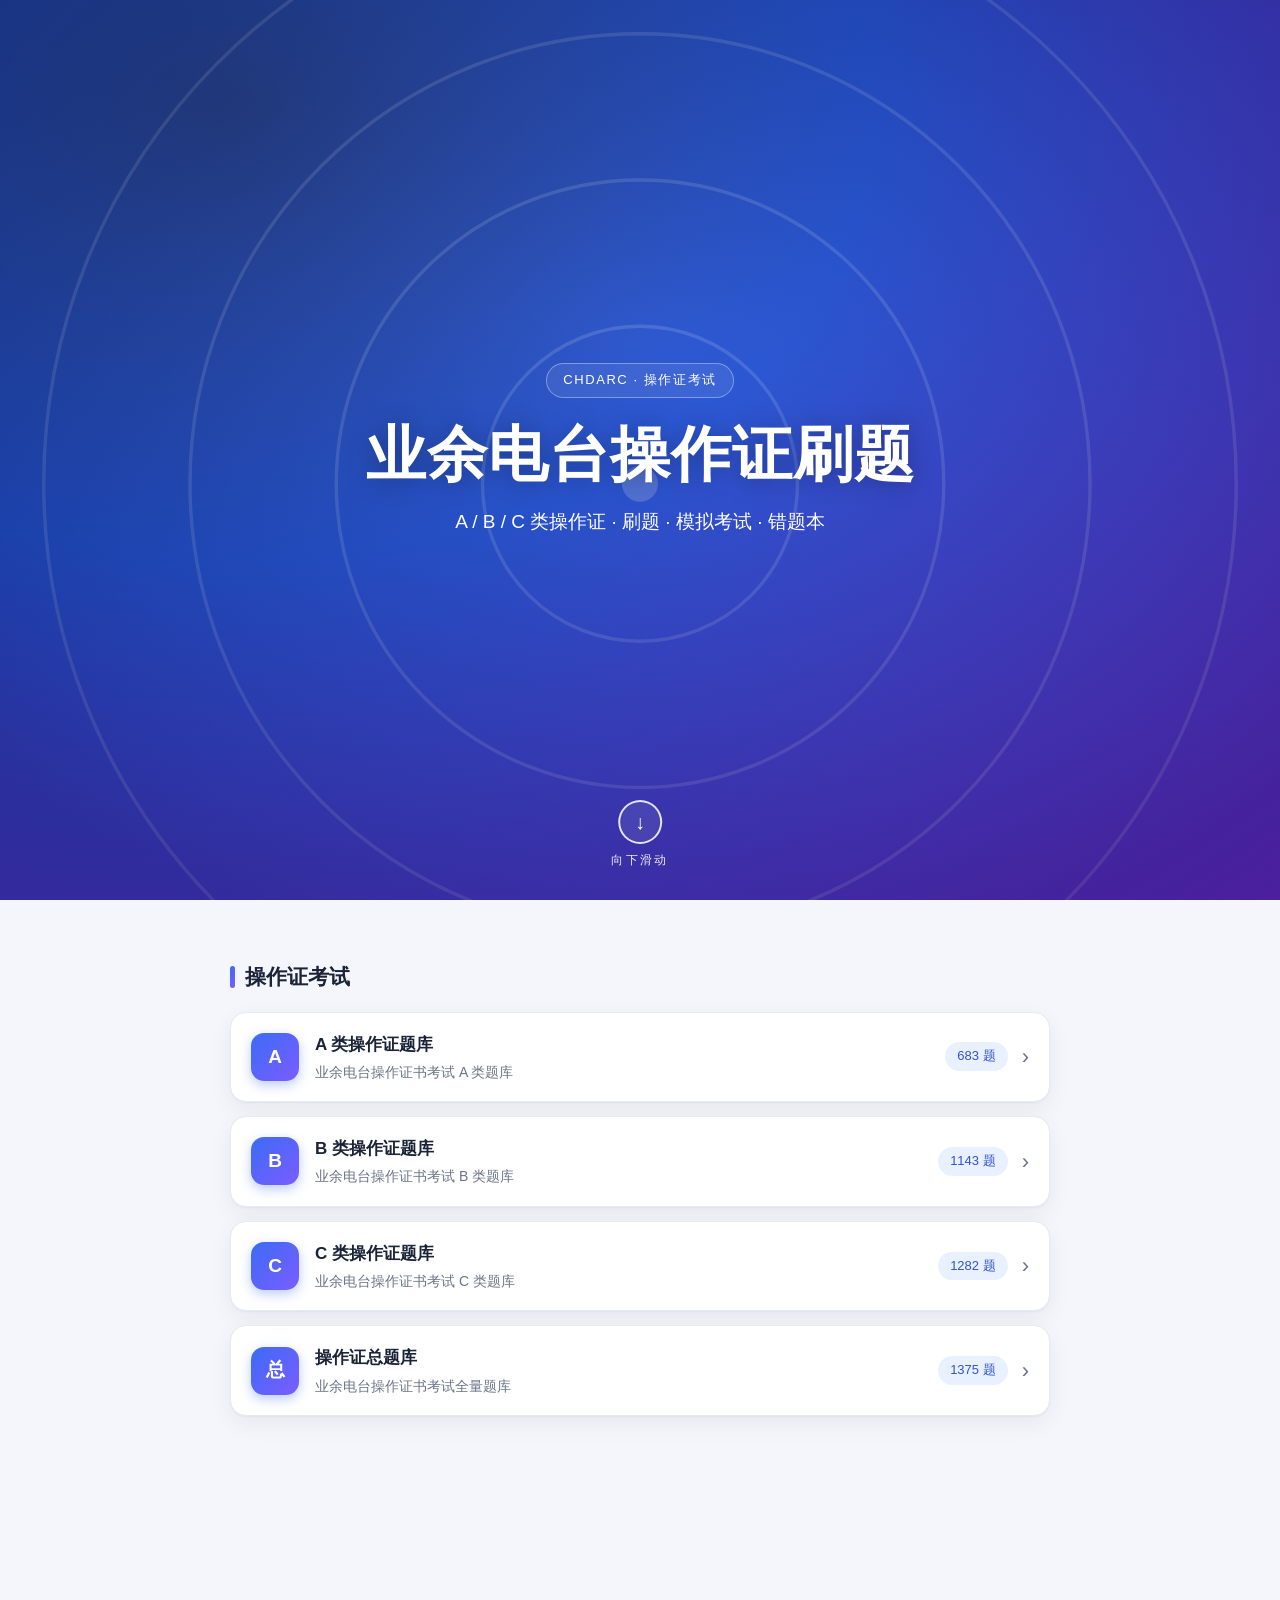
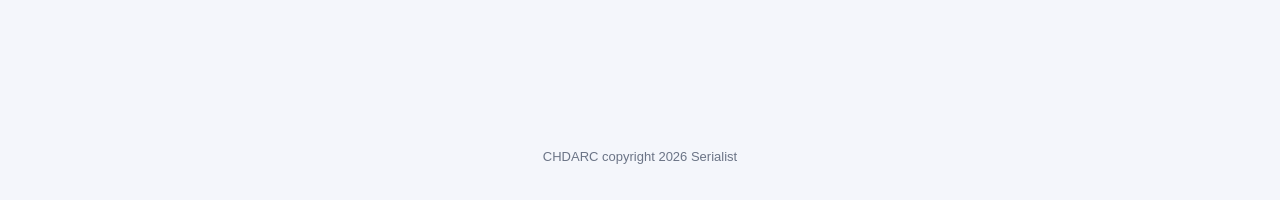
==== index.html @ c278a3d9 "initial commit" ====
<!DOCTYPE html>
<html lang="zh-CN">
<head>
	<meta charset="UTF-8">
	<meta name="viewport" content="width=device-width, initial-scale=1.0">
	<title>刷题测试网站</title>
	<link rel="icon" type="image/svg+xml" href="assets/favicon.svg">
	<link rel="icon" type="image/x-icon" href="favicon.ico">
	<link rel="stylesheet" href="assets/style/base.css">
	<link rel="stylesheet" href="assets/style/components.css">
	<link rel="stylesheet" href="assets/style/pages.css">
</head>

<body data-page="home">
	<section class="cover" id="cover">
		<div class="cover__bg" id="coverBg"></div>
		<div class="cover__overlay"></div>
		<div class="cover__inner">
			<span class="cover__badge" id="coverBadge"></span>
			<h1 class="cover__title" id="coverTitle"></h1>
			<p class="cover__subtitle" id="coverSubtitle"></p>
		</div>
		<button class="cover__scroll" id="coverArrow" aria-label="下滑查看目录">
			<span class="cover__arrow">&#8595;</span>
			<span class="cover__hint">向下滑动</span>
		</button>
	</section>

	<main class="catalog-section" id="catalogSection">
		<div class="catalog" id="catalog"></div>
		<footer class="site-footer">CHDARC copyright 2026 Serialist</footer>
	</main>

	<script src="assets/script/config.js"></script>
	<script src="assets/script/store.js"></script>
	<script src="assets/script/data.js"></script>
	<script src="assets/script/records.js"></script>
	<script src="assets/script/session.js"></script>
	<script src="assets/script/ui/common.js"></script>
	<script src="assets/script/ui/home.js"></script>
</body>

</html>
---- assets/style/base.css ----
/* ============================================================
   base.css —— 设计变量、重置与通用基础样式
   ============================================================ */

:root {
  --bg: #f4f6fb;
  --surface: #ffffff;
  --surface-2: #f7f9fd;
  --text: #1b2437;
  --text-muted: #6b7486;
  --border: #e6eaf3;

  --primary: #3b6cf6;
  --primary-strong: #2f55d0;
  --primary-soft: #e9f0ff;
  --accent: #7c5cff;

  --success: #16a34a;
  --success-soft: #e7f6ec;
  --danger: #e11d48;
  --danger-soft: #fdeef1;
  --warn: #f59e0b;

  --grad: linear-gradient(135deg, #3b6cf6 0%, #7c5cff 100%);

  --radius: 16px;
  --radius-sm: 10px;
  --shadow-sm: 0 1px 2px rgba(16, 24, 40, .05);
  --shadow: 0 1px 2px rgba(16, 24, 40, .04), 0 8px 24px rgba(16, 24, 40, .06);
  --shadow-lg: 0 16px 44px rgba(16, 24, 40, .14);

  --font: -apple-system, BlinkMacSystemFont, "Segoe UI", "PingFang SC",
          "Hiragino Sans GB", "Microsoft YaHei", "Helvetica Neue", Arial, sans-serif;
}

*, *::before, *::after { box-sizing: border-box; }

html {
  /* 门户页两屏之间的“吸附”滚动（其它页面无 snap 元素，不受影响） */
  scroll-snap-type: y mandatory;
}

html, body { margin: 0; padding: 0; }

body {
  font-family: var(--font);
  color: var(--text);
  background: var(--bg);
  line-height: 1.6;
  -webkit-font-smoothing: antialiased;
  text-rendering: optimizeLegibility;
}

img, video { max-width: 100%; display: block; }

button { font-family: inherit; cursor: pointer; }
input, textarea { font-family: inherit; color: inherit; }

a { color: inherit; text-decoration: none; }

ul { list-style: none; margin: 0; padding: 0; }

h1, h2, h3, p { margin: 0; }

/* 通用容器 */
.container {
  max-width: 860px;
  margin: 0 auto;
  padding: 0 20px;
}

/* 卡片 */
.card {
  background: var(--surface);
  border: 1px solid var(--border);
  border-radius: var(--radius);
  box-shadow: var(--shadow);
  padding: 22px 24px;
}

/* 空状态 */
.empty {
  padding: 40px 20px;
  text-align: center;
  color: var(--text-muted);
}

.site-footer {
  text-align: center;
  color: var(--text-muted);
  font-size: 13px;
  padding: 32px 20px;
}
---- assets/style/components.css ----
/* ============================================================
   components.css —— 跨页面复用组件
   顶栏、按钮、chip、tabs、选项、反馈、媒体、提示、弹窗等
   ============================================================ */

/* ---------- 顶栏 ---------- */
.topbar {
  position: sticky;
  top: 0;
  z-index: 50;
  display: flex;
  align-items: center;
  gap: 12px;
  height: 56px;
  padding: 0 16px;
  background: rgba(255, 255, 255, .86);
  backdrop-filter: saturate(180%) blur(12px);
  -webkit-backdrop-filter: saturate(180%) blur(12px);
  border-bottom: 1px solid var(--border);
}
.topbar__btn {
  border: none;
  background: transparent;
  color: var(--primary);
  font-size: 15px;
  padding: 6px 10px;
  border-radius: 8px;
  white-space: nowrap;
}
.topbar__btn:hover { background: var(--primary-soft); }
.topbar__title {
  flex: 1;
  font-weight: 600;
  font-size: 16px;
  text-align: center;
  overflow: hidden;
  text-overflow: ellipsis;
  white-space: nowrap;
}
.topbar__right {
  display: flex;
  align-items: center;
  gap: 10px;
  min-width: 72px;
  justify-content: flex-end;
}
.topbar__hint { color: var(--text-muted); font-size: 14px; font-variant-numeric: tabular-nums; }

/* 倒计时 */
.timer {
  font-size: 16px;
  font-weight: 700;
  font-variant-numeric: tabular-nums;
  color: var(--text);
}
.timer--warn { color: var(--danger); }

/* ---------- 按钮 ---------- */
.btn {
  display: inline-flex;
  align-items: center;
  justify-content: center;
  gap: 6px;
  padding: 10px 18px;
  border-radius: var(--radius-sm);
  border: 1px solid transparent;
  font-size: 15px;
  font-weight: 500;
  transition: background .15s, border-color .15s, box-shadow .15s, transform .05s;
}
.btn:active { transform: translateY(1px); }
.btn:disabled { opacity: .45; cursor: not-allowed; }
.btn--primary { background: var(--primary); color: #fff; }
.btn--primary:hover:not(:disabled) { background: var(--primary-strong); }
.btn--ghost { background: var(--surface); border-color: var(--border); color: var(--text); }
.btn--ghost:hover:not(:disabled) { border-color: var(--primary); color: var(--primary); }
.btn--success { background: var(--success); color: #fff; }
.btn--success:hover { filter: brightness(.95); }
.btn--danger-ghost { background: var(--surface); border-color: var(--danger); color: var(--danger); }
.btn--danger-ghost:hover { background: var(--danger-soft); }
.btn--sm { padding: 6px 12px; font-size: 13px; }

/* ---------- 题型 chip ---------- */
.q-chip {
  display: inline-block;
  padding: 3px 10px;
  border-radius: 999px;
  font-size: 12px;
  font-weight: 600;
  margin-bottom: 12px;
}
.chip--single { background: var(--primary-soft); color: var(--primary-strong); }
.chip--multiple { background: #fdf3e2; color: #b45309; }
.chip--subjective { background: #f0ebfd; color: #6d28d9; }

/* ---------- 选项 ---------- */
.q-options { display: flex; flex-direction: column; gap: 12px; margin-top: 20px; }

.opt {
  display: flex;
  align-items: center;
  gap: 14px;
  width: 100%;
  text-align: left;
  padding: 14px 16px;
  background: var(--surface);
  border: 1.5px solid var(--border);
  border-radius: var(--radius-sm);
  font-size: 15px;
  transition: border-color .15s, background .15s, box-shadow .15s;
}
.opt:hover:not(.is-locked) { border-color: var(--primary); box-shadow: 0 0 0 3px var(--primary-soft); }

.opt__key {
  flex: none;
  display: inline-flex;
  align-items: center;
  justify-content: center;
  width: 30px;
  height: 30px;
  font-size: 14px;
  font-weight: 700;
  color: var(--text-muted);
  border: 1.5px solid var(--border);
  background: var(--surface-2);
  transition: background .15s, color .15s, border-color .15s;
}
.opt__key--circle { border-radius: 50%; }
.opt__key--square { border-radius: 7px; }
.opt__text { flex: 1; }

.opt.is-selected { border-color: var(--primary); background: var(--primary-soft); }
.opt.is-selected .opt__key { background: var(--primary); border-color: var(--primary); color: #fff; }

/* 判题后的锁定态 */
.opt.is-locked { cursor: default; }
.opt.is-correct { border-color: var(--success); background: var(--success-soft); }
.opt.is-correct .opt__key { background: var(--success); border-color: var(--success); color: #fff; }
.opt.is-wrong { border-color: var(--danger); background: var(--danger-soft); }
.opt.is-wrong .opt__key { background: var(--danger); border-color: var(--danger); color: #fff; }

.q-options__actions { display: flex; justify-content: center; margin-top: 6px; }
.q-options__confirm { min-width: 140px; }

/* ---------- 主观题 ---------- */
.q-subjective { margin-top: 20px; }
.q-subjective__area {
  width: 100%;
  min-height: 160px;
  padding: 14px 16px;
  border: 1.5px solid var(--border);
  border-radius: var(--radius-sm);
  font-size: 15px;
  resize: vertical;
  background: var(--surface);
}
.q-subjective__area:focus { outline: none; border-color: var(--primary); box-shadow: 0 0 0 3px var(--primary-soft); }
.q-subjective__area:disabled { background: var(--surface-2); color: var(--text); }
.q-subjective__actions { display: flex; justify-content: center; margin-top: 16px; }
.q-subjective__submit { min-width: 140px; }

/* ---------- 反馈 ---------- */
.feedback { margin-top: 20px; border-radius: var(--radius-sm); padding: 16px 18px; }
.feedback--ok { background: var(--success-soft); }
.feedback--bad { background: var(--danger-soft); }
.feedback--subjective { background: var(--surface-2); border: 1px solid var(--border); }
.feedback__head { font-weight: 600; font-size: 15px; }
.feedback--ok .feedback__head { color: var(--success); }
.feedback--bad .feedback__head { color: var(--danger); }
.feedback__icon { margin-right: 4px; }
.feedback__explain, .feedback__ref, .feedback__ref-desc { margin-top: 10px; font-size: 14px; color: var(--text); }
.feedback__ref-desc { color: var(--text-muted); }
.feedback__selfmark { display: flex; gap: 12px; margin-top: 14px; justify-content: center; }

/* ---------- 附加题干（媒体） ---------- */
.q-media { display: flex; flex-direction: column; gap: 14px; margin: 16px 0; }
.media { width: 100%; }
.media--image img { border-radius: var(--radius-sm); border: 1px solid var(--border); }
.media--image figcaption { font-size: 12px; color: var(--text-muted); text-align: center; margin-top: 6px; }
.media--file {
  display: inline-flex;
  align-items: center;
  gap: 8px;
  width: fit-content;
  padding: 10px 16px;
  border: 1.5px dashed var(--border);
  border-radius: var(--radius-sm);
  color: var(--primary);
  font-size: 14px;
}
.media--file:hover { border-color: var(--primary); background: var(--primary-soft); }
.media__icon { font-size: 18px; }
.media--audio audio, .media--video video { width: 100%; border-radius: var(--radius-sm); }

/* ---------- tabs ---------- */
.tabs {
  display: inline-flex;
  background: var(--surface-2);
  border: 1px solid var(--border);
  border-radius: 999px;
  padding: 4px;
}
.tab {
  border: none;
  background: transparent;
  padding: 8px 22px;
  border-radius: 999px;
  font-size: 14px;
  font-weight: 500;
  color: var(--text-muted);
  transition: background .15s, color .15s;
}
.tab.is-active { background: var(--surface); color: var(--primary); box-shadow: var(--shadow-sm); }

/* ---------- 轻提示 ---------- */
.toast {
  position: fixed;
  left: 50%;
  bottom: 40px;
  transform: translate(-50%, 20px);
  background: rgba(26, 34, 51, .92);
  color: #fff;
  padding: 10px 18px;
  border-radius: 999px;
  font-size: 14px;
  opacity: 0;
  transition: opacity .25s, transform .25s;
  z-index: 200;
  max-width: 80vw;
}
.toast--show { opacity: 1; transform: translate(-50%, 0); }

/* ---------- 弹窗 ---------- */
.overlay {
  position: fixed;
  inset: 0;
  background: rgba(15, 20, 40, .5);
  display: flex;
  align-items: center;
  justify-content: center;
  padding: 20px;
  opacity: 0;
  pointer-events: none;
  transition: opacity .2s;
  z-index: 100;
}
.overlay.is-open { opacity: 1; pointer-events: auto; }
.modal {
  width: 100%;
  max-width: 560px;
  max-height: 84vh;
  display: flex;
  flex-direction: column;
  background: var(--surface);
  border-radius: var(--radius);
  box-shadow: var(--shadow-lg);
  overflow: hidden;
}
.modal__head {
  display: flex;
  align-items: center;
  justify-content: space-between;
  padding: 18px 20px;
  border-bottom: 1px solid var(--border);
}
.modal__title { font-size: 17px; }
.modal__close { border: none; background: transparent; font-size: 26px; color: var(--text-muted); line-height: 1; }
.modal__close:hover { color: var(--text); }
.modal__score { text-align: center; font-size: 30px; font-weight: 800; padding: 18px 0 4px; }
.modal__note { text-align: center; color: var(--text-muted); font-size: 13px; padding: 0 20px 8px; }
.modal__list { overflow-y: auto; padding: 8px 20px; }
.modal__actions { display: flex; gap: 12px; padding: 16px 20px; border-top: 1px solid var(--border); }
.modal__actions .btn { flex: 1; }

.summary-item {
  display: flex;
  align-items: center;
  gap: 12px;
  padding: 10px 8px;
  border-bottom: 1px solid var(--border);
  cursor: pointer;
  font-size: 14px;
}
.summary-item:hover { background: var(--surface-2); }
.summary-item__id { font-weight: 700; flex: none; font-variant-numeric: tabular-nums; }
.summary-item__brief { flex: 1; color: var(--text-muted); overflow: hidden; text-overflow: ellipsis; white-space: nowrap; }
.summary-item__res { flex: none; font-size: 13px; }
.summary-item--ok .summary-item__res { color: var(--success); }
.summary-item--bad .summary-item__res { color: var(--danger); }
.summary-item--subj .summary-item__res { color: var(--text-muted); }
---- assets/style/pages.css ----
/* ============================================================
   pages.css —— 各页面专属布局
   门户封面/目录、题库信息页、刷题页、记录页
   ============================================================ */

/* ================= 门户首页 ================= */

.cover {
  position: relative;
  height: 100vh;
  min-height: 480px;
  overflow: hidden;
  background: radial-gradient(120% 120% at 18% 12%, #1e3a8a 0%, #1d4ed8 42%, #6d28d9 100%);
  color: #fff;
  scroll-snap-align: start;
  scroll-snap-stop: always;
}
.cover__bg {
  position: absolute;
  inset: 0;
  background-size: cover;
  background-position: center;
  opacity: .28;
  animation: coverPulse 9s ease-in-out infinite;
}
.cover__overlay {
  position: absolute;
  inset: 0;
  background:
    radial-gradient(70% 70% at 50% 38%, rgba(255, 255, 255, .08), rgba(6, 12, 30, .32));
}
.cover__inner {
  position: relative;
  z-index: 2;
  height: 100%;
  display: flex;
  flex-direction: column;
  align-items: center;
  justify-content: center;
  text-align: center;
  padding: 0 28px;
}
.cover__badge {
  display: inline-flex;
  align-items: center;
  gap: 8px;
  font-size: 13px;
  letter-spacing: .12em;
  padding: 6px 16px;
  border: 1px solid rgba(255, 255, 255, .35);
  border-radius: 999px;
  margin-bottom: 22px;
  background: rgba(255, 255, 255, .08);
  animation: riseIn .7s ease both;
}
.cover__title {
  font-size: clamp(36px, 8vw, 60px);
  font-weight: 800;
  letter-spacing: 1px;
  line-height: 1.15;
  margin-bottom: 18px;
  text-shadow: 0 2px 24px rgba(0, 0, 0, .28);
  animation: riseIn .7s .08s ease both;
}
.cover__subtitle {
  font-size: clamp(15px, 3vw, 19px);
  opacity: .92;
  animation: riseIn .7s .16s ease both;
}

.cover__scroll {
  position: absolute;
  left: 50%;
  bottom: 30px;
  transform: translateX(-50%);
  z-index: 2;
  display: flex;
  flex-direction: column;
  align-items: center;
  gap: 8px;
  background: transparent;
  border: none;
  color: rgba(255, 255, 255, .9);
}
.cover__arrow {
  width: 44px;
  height: 44px;
  border: 2px solid rgba(255, 255, 255, .85);
  border-radius: 50%;
  background: rgba(255, 255, 255, .08);
  color: #fff;
  font-size: 20px;
  display: flex;
  align-items: center;
  justify-content: center;
  animation: bounce 1.8s ease-in-out infinite;
}
.cover__hint { font-size: 12px; letter-spacing: .2em; }

@keyframes bounce {
  0%, 100% { transform: translateY(0); }
  50% { transform: translateY(10px); }
}
@keyframes coverPulse {
  0%, 100% { transform: scale(1); opacity: .28; }
  50% { transform: scale(1.06); opacity: .36; }
}
@keyframes riseIn {
  from { opacity: 0; transform: translateY(18px); }
  to { opacity: 1; transform: translateY(0); }
}

/* 目录：至少占一个窗口，作为第二个“吸附”屏 */
.catalog-section {
  min-height: 100vh;
  scroll-snap-align: start;
  display: flex;
  flex-direction: column;
  background: var(--bg);
}
.catalog {
  max-width: 860px;
  width: 100%;
  margin: 0 auto;
  padding: 60px 20px 40px;
  flex: 1;
}
.list { margin-bottom: 46px; }
.list__title {
  display: flex;
  align-items: center;
  gap: 10px;
  font-size: 21px;
  font-weight: 700;
  margin-bottom: 18px;
}
.list__title::before {
  content: '';
  width: 5px;
  height: 22px;
  border-radius: 3px;
  background: var(--grad);
}

.bank-item {
  position: relative;
  display: flex;
  align-items: center;
  gap: 16px;
  background: var(--surface);
  border: 1px solid var(--border);
  border-radius: var(--radius);
  box-shadow: var(--shadow);
  padding: 18px 20px;
  margin-bottom: 14px;
  overflow: hidden;
  transition: transform .16s, box-shadow .16s, border-color .16s;
}
.bank-item::before {
  content: '';
  position: absolute;
  left: 0;
  top: 0;
  bottom: 0;
  width: 4px;
  background: var(--grad);
  opacity: 0;
  transition: opacity .16s;
}
.bank-item:hover { transform: translateY(-2px); box-shadow: var(--shadow-lg); border-color: var(--primary); }
.bank-item:hover::before { opacity: 1; }
.bank-item__badge {
  flex: none;
  width: 48px;
  height: 48px;
  border-radius: 13px;
  background: var(--grad);
  color: #fff;
  font-weight: 700;
  font-size: 19px;
  display: flex;
  align-items: center;
  justify-content: center;
  box-shadow: 0 4px 12px rgba(59, 108, 246, .35);
}
.bank-item__main { flex: 1; min-width: 0; }
.bank-item__title { font-size: 17px; font-weight: 600; }
.bank-item__brief { font-size: 14px; color: var(--text-muted); margin-top: 3px; overflow: hidden; text-overflow: ellipsis; white-space: nowrap; }
.bank-item__meta { display: flex; align-items: center; gap: 14px; flex: none; }
.bank-item__count { font-size: 13px; color: var(--primary-strong); background: var(--primary-soft); padding: 4px 12px; border-radius: 999px; font-variant-numeric: tabular-nums; }
.bank-item__go { font-size: 22px; color: var(--text-muted); }

/* ================= 题库信息页 ================= */

.bank { max-width: 860px; margin: 0 auto; padding: 24px 20px 40px; }

.bank__head { margin-bottom: 16px; }
.bank__title { font-size: 26px; font-weight: 800; margin-bottom: 8px; }
.bank__brief { color: var(--text-muted); font-size: 15px; }
.bank__types { display: flex; flex-wrap: wrap; gap: 8px; margin-top: 14px; }
.bank__type {
  font-size: 13px;
  color: var(--primary-strong);
  background: var(--primary-soft);
  padding: 4px 12px;
  border-radius: 999px;
}

.bank__stats { display: flex; align-items: center; flex-wrap: wrap; gap: 24px; margin-bottom: 24px; }
.stat { display: flex; flex-direction: column; align-items: center; min-width: 64px; }
.stat__num { font-size: 28px; font-weight: 800; line-height: 1.2; font-variant-numeric: tabular-nums; }
.stat:nth-child(1) .stat__num { color: var(--success); }
.stat:nth-child(2) .stat__num { color: var(--danger); }
.stat__label { font-size: 12px; color: var(--text-muted); }
.bank__progress { flex: 1; min-width: 160px; height: 9px; background: var(--surface-2); border-radius: 999px; overflow: hidden; }
.bank__progress-bar { height: 100%; width: 0; background: var(--grad); transition: width .4s ease; }
.bank__progress-text { font-size: 13px; color: var(--text-muted); font-variant-numeric: tabular-nums; }

.bank__modes { display: grid; grid-template-columns: repeat(2, 1fr); gap: 16px; }
.mode-card {
  display: flex;
  align-items: center;
  gap: 16px;
  background: var(--surface);
  border: 1px solid var(--border);
  border-radius: var(--radius);
  box-shadow: var(--shadow);
  padding: 20px;
  transition: transform .16s, box-shadow .16s, border-color .16s;
}
.mode-card:hover { transform: translateY(-2px); box-shadow: var(--shadow-lg); border-color: var(--primary); }
.mode-card__icon {
  flex: none;
  width: 46px;
  height: 46px;
  border-radius: 12px;
  display: flex;
  align-items: center;
  justify-content: center;
  font-size: 22px;
}
.mode-card__icon--1 { background: var(--primary-soft); }
.mode-card__icon--2 { background: #fdf3e2; }
.mode-card__icon--3 { background: #f0ebfd; }
.mode-card__icon--4 { background: #fef2e4; }
.mode-card__body { min-width: 0; }
.mode-card__title { font-size: 17px; font-weight: 700; }
.mode-card__desc { font-size: 13px; color: var(--text-muted); }

@media (max-width: 560px) {
  .bank__modes { grid-template-columns: 1fr; }
}

/* ================= 刷题页 ================= */

.practice { max-width: 760px; margin: 0 auto; padding: 20px 16px 60px; }

.practice__head {
  display: flex;
  align-items: center;
  justify-content: space-between;
  gap: 12px;
  margin-bottom: 14px;
}
.q-meta { display: flex; align-items: baseline; gap: 12px; min-width: 0; }
.q-meta__id { font-size: 22px; font-weight: 800; font-variant-numeric: tabular-nums; color: var(--primary); flex: none; }
.q-meta__brief { font-size: 14px; color: var(--text-muted); overflow: hidden; text-overflow: ellipsis; white-space: nowrap; }

.fav {
  flex: none;
  border: 1px solid var(--border);
  background: var(--surface);
  width: 40px;
  height: 40px;
  border-radius: 50%;
  font-size: 20px;
  color: var(--text-muted);
  display: flex;
  align-items: center;
  justify-content: center;
  transition: border-color .15s, color .15s;
}
.fav:hover { border-color: var(--warn); }
.fav.is-fav { color: var(--warn); border-color: var(--warn); }

.q-nav {
  display: flex;
  align-items: center;
  justify-content: space-between;
  gap: 10px;
  margin-bottom: 16px;
}
.q-nav__jump { display: flex; align-items: center; gap: 8px; }
.q-nav__jump input {
  width: 88px;
  padding: 9px 10px;
  border: 1.5px solid var(--border);
  border-radius: var(--radius-sm);
  font-size: 14px;
  text-align: center;
  background: var(--surface);
}
.q-nav__jump input:focus { outline: none; border-color: var(--primary); }

.q-card {
  background: var(--surface);
  border: 1px solid var(--border);
  border-radius: var(--radius);
  box-shadow: var(--shadow);
  padding: 24px 22px;
}
.q-stem { font-size: 17px; line-height: 1.8; white-space: pre-wrap; word-break: break-word; }

@media (max-width: 640px) {
  .q-nav { flex-wrap: wrap; }
  .q-nav .btn { flex: 1; padding: 10px 8px; }
  .q-nav__jump { order: 3; width: 100%; justify-content: center; }
  .q-card { padding: 18px 16px; }
}

/* ================= 记录页 ================= */

.records { max-width: 640px; margin: 0 auto; padding: 24px 20px 60px; }
.records .tabs { margin-bottom: 18px; }
.records__toolbar { display: flex; align-items: center; justify-content: space-between; margin-bottom: 14px; }
.records__count { color: var(--text-muted); font-size: 14px; }
.records__list { display: flex; flex-direction: column; gap: 10px; }
.record-item {
  display: flex;
  align-items: center;
  gap: 14px;
  background: var(--surface);
  border: 1px solid var(--border);
  border-radius: var(--radius-sm);
  box-shadow: var(--shadow-sm);
  padding: 14px 18px;
  cursor: pointer;
  transition: border-color .15s, transform .15s, box-shadow .15s;
}
.record-item:hover { border-color: var(--primary); transform: translateX(2px); box-shadow: var(--shadow); }
.record-item__id { font-weight: 700; font-variant-numeric: tabular-nums; color: var(--primary); flex: none; }
.record-item__brief { flex: 1; color: var(--text-muted); font-size: 14px; overflow: hidden; text-overflow: ellipsis; white-space: nowrap; }
.record-item__go { color: var(--text-muted); font-size: 20px; }
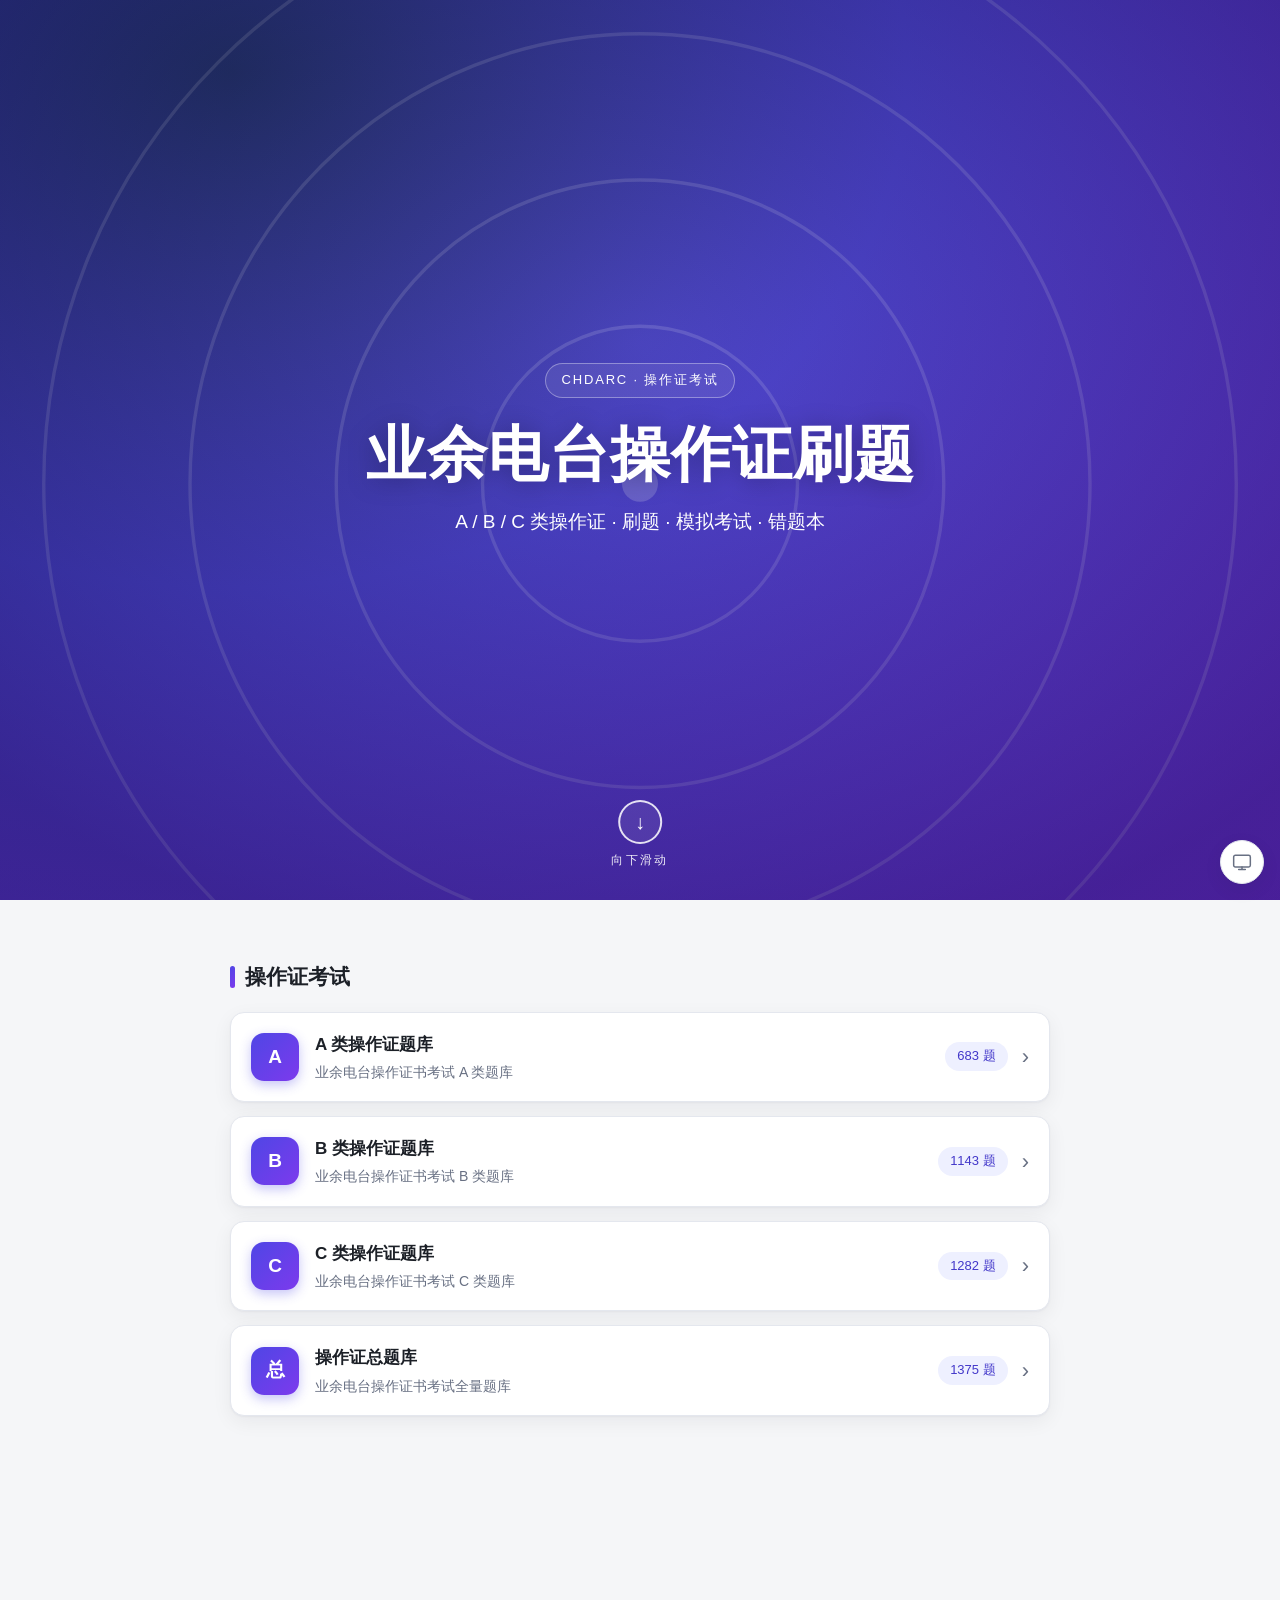
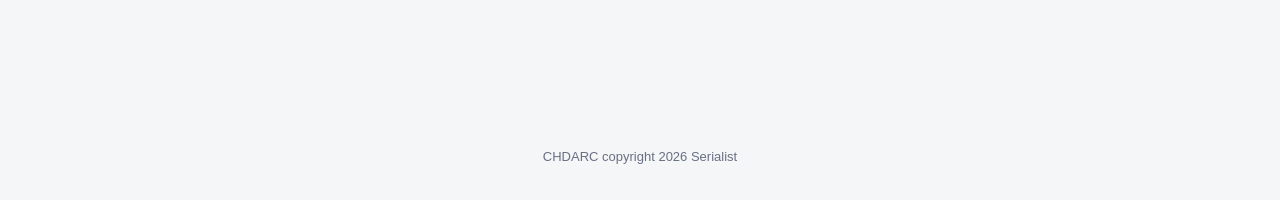
==== commit 1509c8da: "Refactor catalog and documentation for clarity and organization - Removed cover section from banks/c" ====
--- a/index.html
+++ b/index.html
@@ -4,6 +4,16 @@
 	<meta charset="UTF-8">
 	<meta name="viewport" content="width=device-width, initial-scale=1.0">
 	<title>刷题测试网站</title>
+	<script>
+		(function () {
+			var t = null;
+			try { t = localStorage.getItem('examapp:theme'); } catch (e) {}
+			if (t !== 'light' && t !== 'dark') {
+				t = window.matchMedia && window.matchMedia('(prefers-color-scheme: dark)').matches ? 'dark' : 'light';
+			}
+			document.documentElement.setAttribute('data-theme', t);
+		})();
+	</script>
 	<link rel="icon" type="image/svg+xml" href="assets/favicon.svg">
 	<link rel="icon" type="image/x-icon" href="favicon.ico">
 	<link rel="stylesheet" href="assets/style/base.css">
@@ -16,9 +26,9 @@
 		<div class="cover__bg" id="coverBg"></div>
 		<div class="cover__overlay"></div>
 		<div class="cover__inner">
-			<span class="cover__badge" id="coverBadge"></span>
-			<h1 class="cover__title" id="coverTitle"></h1>
-			<p class="cover__subtitle" id="coverSubtitle"></p>
+			<span class="cover__badge">CHDARC · 操作证考试</span>
+			<h1 class="cover__title">业余电台操作证刷题</h1>
+			<p class="cover__subtitle">A / B / C 类操作证 · 刷题 · 模拟考试 · 错题本</p>
 		</div>
 		<button class="cover__scroll" id="coverArrow" aria-label="下滑查看目录">
 			<span class="cover__arrow">&#8595;</span>
@@ -32,12 +42,14 @@
 	</main>
 
 	<script src="assets/script/config.js"></script>
+	<script src="assets/script/site.js"></script>
 	<script src="assets/script/store.js"></script>
 	<script src="assets/script/data.js"></script>
 	<script src="assets/script/records.js"></script>
 	<script src="assets/script/session.js"></script>
 	<script src="assets/script/ui/common.js"></script>
 	<script src="assets/script/ui/home.js"></script>
+	<script src="assets/script/theme.js"></script>
 </body>
 
 </html>
--- a/assets/style/base.css
+++ b/assets/style/base.css
@@ -1,36 +1,66 @@
 /* ============================================================
    base.css —— 设计变量、重置与通用基础样式
+   含浅色 / 深色两套变量；<html data-theme="dark"> 时启用深色。
    ============================================================ */
 
 :root {
-  --bg: #f4f6fb;
+  --bg: #f5f6f8;
   --surface: #ffffff;
-  --surface-2: #f7f9fd;
-  --text: #1b2437;
-  --text-muted: #6b7486;
-  --border: #e6eaf3;
+  --surface-2: #f1f3f6;
+  --surface-translucent: rgba(255, 255, 255, .82);
+  --text: #1c2027;
+  --text-muted: #687083;
+  --border: #e4e7ee;
 
-  --primary: #3b6cf6;
-  --primary-strong: #2f55d0;
-  --primary-soft: #e9f0ff;
-  --accent: #7c5cff;
+  --primary: #4f46e5;
+  --primary-strong: #4338ca;
+  --primary-soft: #eef0ff;
+  --accent: #7c3aed;
 
-  --success: #16a34a;
-  --success-soft: #e7f6ec;
-  --danger: #e11d48;
-  --danger-soft: #fdeef1;
-  --warn: #f59e0b;
+  --success: #179e52;
+  --success-soft: #e7f6ee;
+  --danger: #dc2626;
+  --danger-soft: #fdecec;
+  --warn: #d97706;
+  --warn-soft: #fdf3e2;
 
-  --grad: linear-gradient(135deg, #3b6cf6 0%, #7c5cff 100%);
+  --grad: linear-gradient(135deg, #4f46e5 0%, #7c3aed 100%);
 
-  --radius: 16px;
-  --radius-sm: 10px;
-  --shadow-sm: 0 1px 2px rgba(16, 24, 40, .05);
-  --shadow: 0 1px 2px rgba(16, 24, 40, .04), 0 8px 24px rgba(16, 24, 40, .06);
-  --shadow-lg: 0 16px 44px rgba(16, 24, 40, .14);
+  --radius: 14px;
+  --radius-sm: 9px;
+  --shadow-sm: 0 1px 2px rgba(16, 24, 40, .06);
+  --shadow: 0 1px 2px rgba(16, 24, 40, .04), 0 6px 20px rgba(16, 24, 40, .06);
+  --shadow-lg: 0 12px 32px rgba(16, 24, 40, .12);
 
   --font: -apple-system, BlinkMacSystemFont, "Segoe UI", "PingFang SC",
           "Hiragino Sans GB", "Microsoft YaHei", "Helvetica Neue", Arial, sans-serif;
+}
+
+/* 深色主题（由 theme.js / head 内联脚本设置 data-theme） */
+:root[data-theme="dark"] {
+  --bg: #0f1116;
+  --surface: #181b22;
+  --surface-2: #1f232d;
+  --surface-translucent: rgba(24, 27, 34, .82);
+  --text: #e7e9ee;
+  --text-muted: #99a0ad;
+  --border: #2a2f3a;
+
+  --primary: #818cf8;
+  --primary-strong: #a5b4fc;
+  --primary-soft: #262b3d;
+  --accent: #a78bfa;
+
+  --success: #34d399;
+  --success-soft: #123024;
+  --danger: #f87171;
+  --danger-soft: #3a1e1e;
+  --warn: #fbbf24;
+  --warn-soft: #3a2f16;
+
+  --shadow-sm: 0 1px 2px rgba(0, 0, 0, .4);
+  --shadow: 0 1px 2px rgba(0, 0, 0, .3), 0 6px 20px rgba(0, 0, 0, .3);
+  --shadow-lg: 0 12px 32px rgba(0, 0, 0, .5);
 }
 
 *, *::before, *::after { box-sizing: border-box; }
--- a/assets/style/components.css
+++ b/assets/style/components.css
@@ -1,6 +1,6 @@
 /* ============================================================
    components.css —— 跨页面复用组件
-   顶栏、按钮、chip、tabs、选项、反馈、媒体、提示、弹窗等
+   顶栏、按钮、chip、tabs、选项、反馈、媒体、提示、弹窗、主题按钮等
    ============================================================ */
 
 /* ---------- 顶栏 ---------- */
@@ -13,7 +13,7 @@
   gap: 12px;
   height: 56px;
   padding: 0 16px;
-  background: rgba(255, 255, 255, .86);
+  background: var(--surface-translucent);
   backdrop-filter: saturate(180%) blur(12px);
   -webkit-backdrop-filter: saturate(180%) blur(12px);
   border-bottom: 1px solid var(--border);
@@ -76,6 +76,8 @@
 .btn--ghost:hover:not(:disabled) { border-color: var(--primary); color: var(--primary); }
 .btn--success { background: var(--success); color: #fff; }
 .btn--success:hover { filter: brightness(.95); }
+.btn--danger { background: var(--danger); color: #fff; }
+.btn--danger:hover { filter: brightness(.95); }
 .btn--danger-ghost { background: var(--surface); border-color: var(--danger); color: var(--danger); }
 .btn--danger-ghost:hover { background: var(--danger-soft); }
 .btn--sm { padding: 6px 12px; font-size: 13px; }
@@ -90,8 +92,8 @@
   margin-bottom: 12px;
 }
 .chip--single { background: var(--primary-soft); color: var(--primary-strong); }
-.chip--multiple { background: #fdf3e2; color: #b45309; }
-.chip--subjective { background: #f0ebfd; color: #6d28d9; }
+.chip--multiple { background: var(--warn-soft); color: var(--warn); }
+.chip--subjective { background: var(--primary-soft); color: var(--accent); }
 
 /* ---------- 选项 ---------- */
 .q-options { display: flex; flex-direction: column; gap: 12px; margin-top: 20px; }
@@ -267,10 +269,19 @@
 .modal__close { border: none; background: transparent; font-size: 26px; color: var(--text-muted); line-height: 1; }
 .modal__close:hover { color: var(--text); }
 .modal__score { text-align: center; font-size: 30px; font-weight: 800; padding: 18px 0 4px; }
+.modal__pass { text-align: center; font-size: 15px; font-weight: 600; padding: 0 20px 8px; }
+.modal__pass.is-pass { color: var(--success); }
+.modal__pass.is-fail { color: var(--danger); }
+.modal__pass:empty { display: none; }
 .modal__note { text-align: center; color: var(--text-muted); font-size: 13px; padding: 0 20px 8px; }
 .modal__list { overflow-y: auto; padding: 8px 20px; }
 .modal__actions { display: flex; gap: 12px; padding: 16px 20px; border-top: 1px solid var(--border); }
 .modal__actions .btn { flex: 1; }
+
+/* 确认弹窗 */
+.modal--confirm { max-width: 380px; }
+.modal--confirm .modal__body { padding: 26px 24px; font-size: 15px; line-height: 1.7; text-align: center; }
+.modal--confirm .modal__actions { border-top: none; padding: 0 20px 20px; }
 
 .summary-item {
   display: flex;
@@ -288,3 +299,23 @@
 .summary-item--ok .summary-item__res { color: var(--success); }
 .summary-item--bad .summary-item__res { color: var(--danger); }
 .summary-item--subj .summary-item__res { color: var(--text-muted); }
+
+/* ---------- 主题切换按钮 ---------- */
+.theme-toggle {
+  position: fixed;
+  right: 16px;
+  bottom: 16px;
+  z-index: 60;
+  width: 44px;
+  height: 44px;
+  border-radius: 50%;
+  border: 1px solid var(--border);
+  background: var(--surface);
+  color: var(--text-muted);
+  display: flex;
+  align-items: center;
+  justify-content: center;
+  box-shadow: var(--shadow);
+  transition: color .15s, border-color .15s, transform .15s;
+}
+.theme-toggle:hover { color: var(--primary); border-color: var(--primary); transform: translateY(-1px); }
--- a/assets/style/pages.css
+++ b/assets/style/pages.css
@@ -10,7 +10,7 @@
   height: 100vh;
   min-height: 480px;
   overflow: hidden;
-  background: radial-gradient(120% 120% at 18% 12%, #1e3a8a 0%, #1d4ed8 42%, #6d28d9 100%);
+  background: radial-gradient(120% 130% at 18% 8%, #1e2b6b 0%, #4338ca 44%, #6d28d9 100%);
   color: #fff;
   scroll-snap-align: start;
   scroll-snap-stop: always;
@@ -18,16 +18,17 @@
 .cover__bg {
   position: absolute;
   inset: 0;
+  background-image: url(../cover.svg);
   background-size: cover;
   background-position: center;
   opacity: .28;
-  animation: coverPulse 9s ease-in-out infinite;
+  animation: coverPulse 10s ease-in-out infinite;
 }
 .cover__overlay {
   position: absolute;
   inset: 0;
   background:
-    radial-gradient(70% 70% at 50% 38%, rgba(255, 255, 255, .08), rgba(6, 12, 30, .32));
+    radial-gradient(70% 70% at 50% 38%, rgba(255, 255, 255, .07), rgba(6, 12, 30, .34));
 }
 .cover__inner {
   position: relative;
@@ -45,7 +46,7 @@
   align-items: center;
   gap: 8px;
   font-size: 13px;
-  letter-spacing: .12em;
+  letter-spacing: .14em;
   padding: 6px 16px;
   border: 1px solid rgba(255, 255, 255, .35);
   border-radius: 999px;
@@ -181,7 +182,7 @@
   display: flex;
   align-items: center;
   justify-content: center;
-  box-shadow: 0 4px 12px rgba(59, 108, 246, .35);
+  box-shadow: 0 4px 12px rgba(79, 70, 229, .32);
 }
 .bank-item__main { flex: 1; min-width: 0; }
 .bank-item__title { font-size: 17px; font-weight: 600; }
@@ -205,6 +206,16 @@
   padding: 4px 12px;
   border-radius: 999px;
 }
+.bank__exam { display: flex; align-items: center; gap: 8px; flex-wrap: wrap; margin-top: 14px; }
+.bank__exam-label {
+  font-size: 12px;
+  font-weight: 600;
+  color: var(--primary);
+  background: var(--primary-soft);
+  padding: 3px 10px;
+  border-radius: 999px;
+}
+.bank__exam-text { font-size: 13px; color: var(--text-muted); }
 
 .bank__stats { display: flex; align-items: center; flex-wrap: wrap; gap: 24px; margin-bottom: 24px; }
 .stat { display: flex; flex-direction: column; align-items: center; min-width: 64px; }
@@ -237,12 +248,12 @@
   display: flex;
   align-items: center;
   justify-content: center;
-  font-size: 22px;
-}
-.mode-card__icon--1 { background: var(--primary-soft); }
-.mode-card__icon--2 { background: #fdf3e2; }
-.mode-card__icon--3 { background: #f0ebfd; }
-.mode-card__icon--4 { background: #fef2e4; }
+}
+.mode-card__icon svg { display: block; }
+.mode-card__icon--1 { background: var(--primary-soft); color: var(--primary-strong); }
+.mode-card__icon--2 { background: var(--primary-soft); color: var(--accent); }
+.mode-card__icon--3 { background: var(--success-soft); color: var(--success); }
+.mode-card__icon--4 { background: var(--warn-soft); color: var(--warn); }
 .mode-card__body { min-width: 0; }
 .mode-card__title { font-size: 17px; font-weight: 700; }
 .mode-card__desc { font-size: 13px; color: var(--text-muted); }
@@ -254,6 +265,21 @@
 /* ================= 刷题页 ================= */
 
 .practice { max-width: 760px; margin: 0 auto; padding: 20px 16px 60px; }
+
+/* 标题栏下方的答题进度条（sticky 跟随顶栏） */
+.practice__progress {
+  position: sticky;
+  top: 56px;
+  z-index: 45;
+  height: 3px;
+  background: var(--surface-2);
+}
+.practice__progress-bar {
+  height: 100%;
+  width: 0;
+  background: var(--grad);
+  transition: width .3s ease;
+}
 
 .practice__head {
   display: flex;
@@ -324,6 +350,7 @@
 .records .tabs { margin-bottom: 18px; }
 .records__toolbar { display: flex; align-items: center; justify-content: space-between; margin-bottom: 14px; }
 .records__count { color: var(--text-muted); font-size: 14px; }
+.records__actions { display: flex; align-items: center; gap: 10px; }
 .records__list { display: flex; flex-direction: column; gap: 10px; }
 .record-item {
   display: flex;
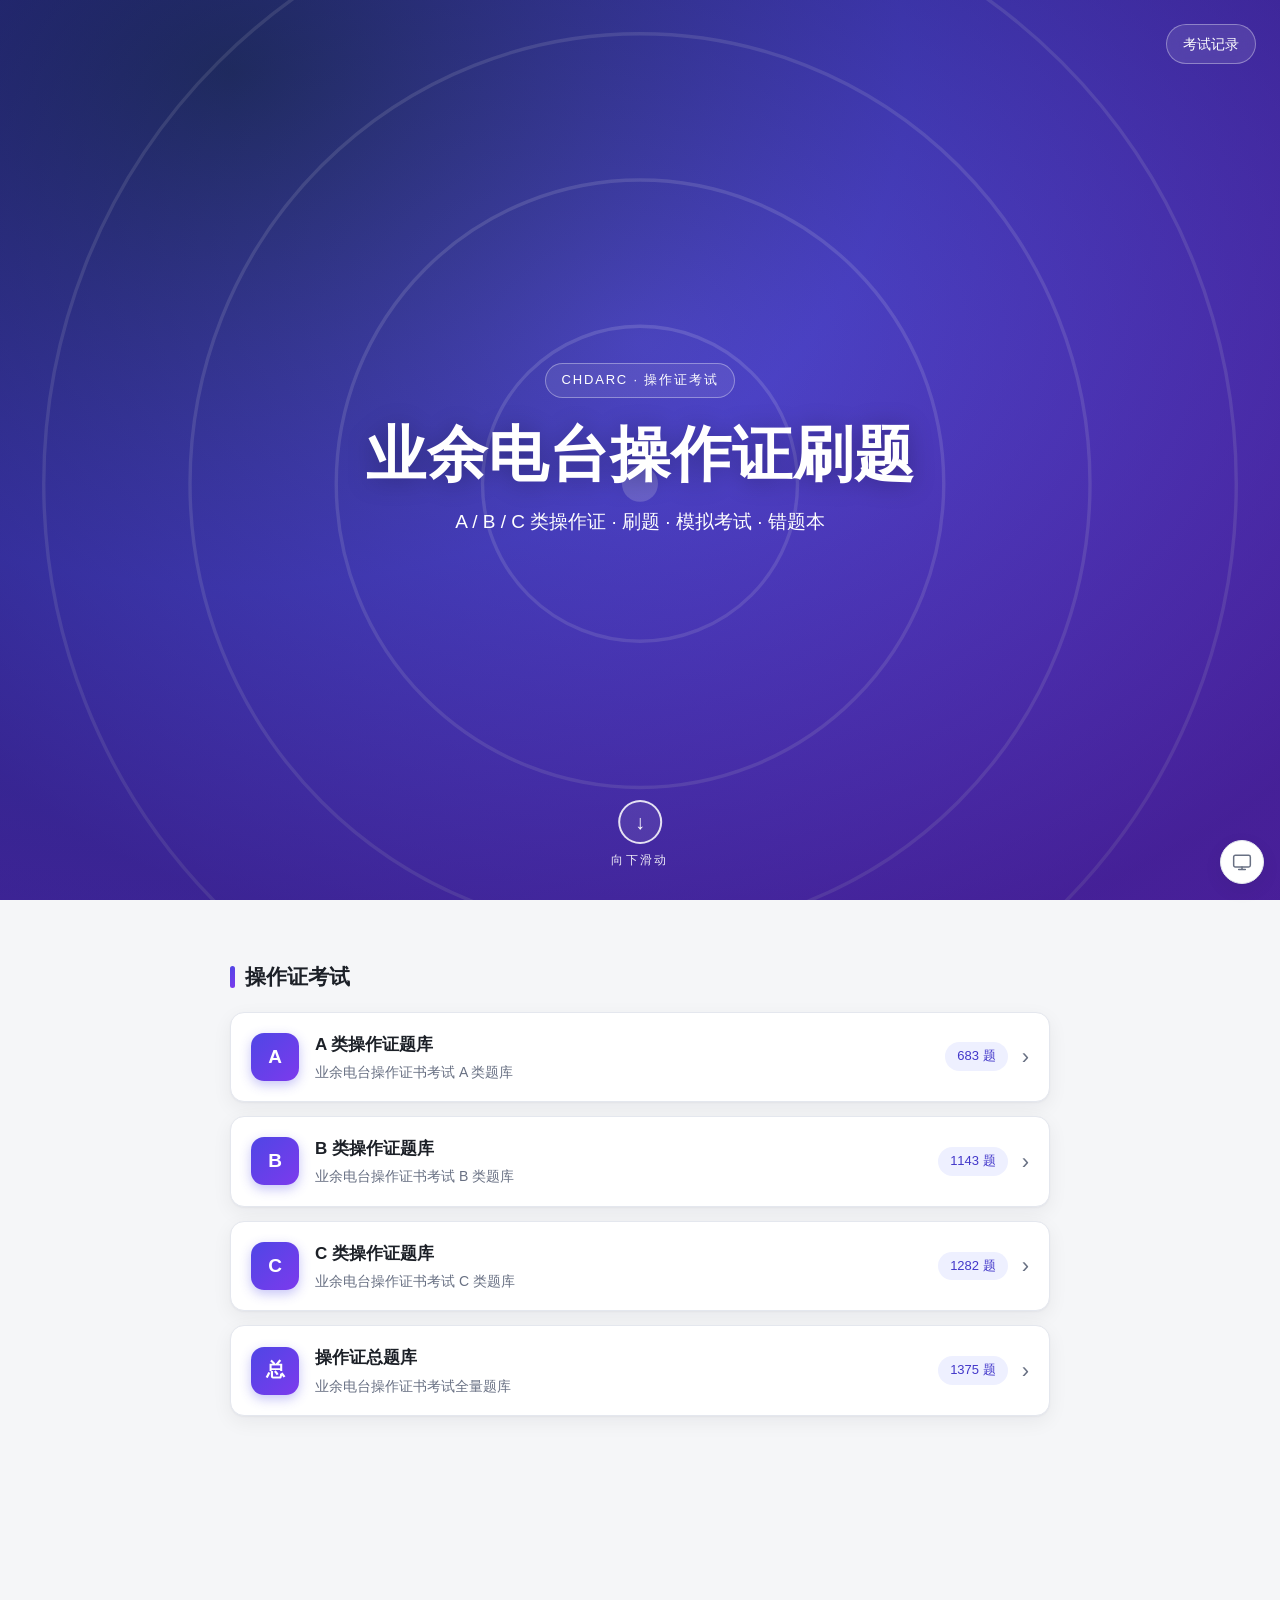
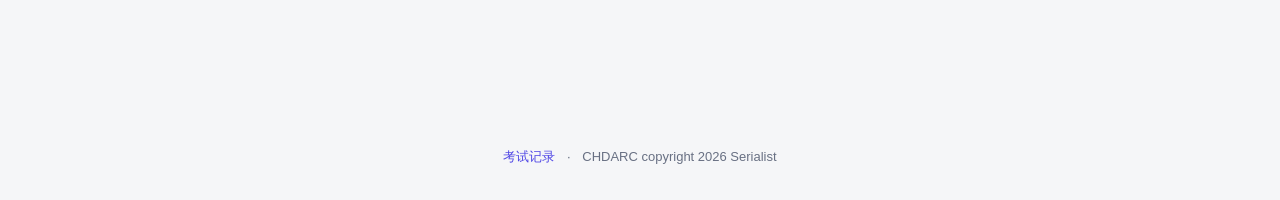
==== commit e49782d3: "feat: add scores page and update navigation" ====
--- a/index.html
+++ b/index.html
@@ -25,6 +25,7 @@
 	<section class="cover" id="cover">
 		<div class="cover__bg" id="coverBg"></div>
 		<div class="cover__overlay"></div>
+		<a class="cover__nav" href="scores.html">考试记录</a>
 		<div class="cover__inner">
 			<span class="cover__badge">CHDARC · 操作证考试</span>
 			<h1 class="cover__title">业余电台操作证刷题</h1>
@@ -38,7 +39,11 @@
 
 	<main class="catalog-section" id="catalogSection">
 		<div class="catalog" id="catalog"></div>
-		<footer class="site-footer">CHDARC copyright 2026 Serialist</footer>
+		<footer class="site-footer">
+			<a class="site-footer__link" href="scores.html">考试记录</a>
+			<span class="site-footer__sep">·</span>
+			<span>CHDARC copyright 2026 Serialist</span>
+		</footer>
 	</main>
 
 	<script src="assets/script/config.js"></script>
--- a/assets/style/base.css
+++ b/assets/style/base.css
@@ -121,3 +121,6 @@
   font-size: 13px;
   padding: 32px 20px;
 }
+.site-footer__link { color: var(--primary); }
+.site-footer__link:hover { text-decoration: underline; }
+.site-footer__sep { margin: 0 8px; }
--- a/assets/style/components.css
+++ b/assets/style/components.css
@@ -28,6 +28,8 @@
   white-space: nowrap;
 }
 .topbar__btn:hover { background: var(--primary-soft); }
+.topbar__btn:disabled { opacity: .45; cursor: not-allowed; }
+.topbar__right .topbar__btn { display: inline-flex; align-items: center; }
 .topbar__title {
   flex: 1;
   font-weight: 600;
@@ -143,6 +145,7 @@
 
 .q-options__actions { display: flex; justify-content: center; margin-top: 6px; }
 .q-options__confirm { min-width: 140px; }
+.q-hint { margin-top: 8px; font-size: 12px; color: var(--text-muted); text-align: center; line-height: 1.5; }
 
 /* ---------- 主观题 ---------- */
 .q-subjective { margin-top: 20px; }
@@ -258,47 +261,13 @@
   box-shadow: var(--shadow-lg);
   overflow: hidden;
 }
-.modal__head {
-  display: flex;
-  align-items: center;
-  justify-content: space-between;
-  padding: 18px 20px;
-  border-bottom: 1px solid var(--border);
-}
-.modal__title { font-size: 17px; }
-.modal__close { border: none; background: transparent; font-size: 26px; color: var(--text-muted); line-height: 1; }
-.modal__close:hover { color: var(--text); }
-.modal__score { text-align: center; font-size: 30px; font-weight: 800; padding: 18px 0 4px; }
-.modal__pass { text-align: center; font-size: 15px; font-weight: 600; padding: 0 20px 8px; }
-.modal__pass.is-pass { color: var(--success); }
-.modal__pass.is-fail { color: var(--danger); }
-.modal__pass:empty { display: none; }
-.modal__note { text-align: center; color: var(--text-muted); font-size: 13px; padding: 0 20px 8px; }
-.modal__list { overflow-y: auto; padding: 8px 20px; }
 .modal__actions { display: flex; gap: 12px; padding: 16px 20px; border-top: 1px solid var(--border); }
-.modal__actions .btn { flex: 1; }
+.modal__actions .btn { flex: 1; padding-left: 10px; padding-right: 10px; white-space: nowrap; }
 
 /* 确认弹窗 */
 .modal--confirm { max-width: 380px; }
 .modal--confirm .modal__body { padding: 26px 24px; font-size: 15px; line-height: 1.7; text-align: center; }
 .modal--confirm .modal__actions { border-top: none; padding: 0 20px 20px; }
-
-.summary-item {
-  display: flex;
-  align-items: center;
-  gap: 12px;
-  padding: 10px 8px;
-  border-bottom: 1px solid var(--border);
-  cursor: pointer;
-  font-size: 14px;
-}
-.summary-item:hover { background: var(--surface-2); }
-.summary-item__id { font-weight: 700; flex: none; font-variant-numeric: tabular-nums; }
-.summary-item__brief { flex: 1; color: var(--text-muted); overflow: hidden; text-overflow: ellipsis; white-space: nowrap; }
-.summary-item__res { flex: none; font-size: 13px; }
-.summary-item--ok .summary-item__res { color: var(--success); }
-.summary-item--bad .summary-item__res { color: var(--danger); }
-.summary-item--subj .summary-item__res { color: var(--text-muted); }
 
 /* ---------- 主题切换按钮 ---------- */
 .theme-toggle {
--- a/assets/style/pages.css
+++ b/assets/style/pages.css
@@ -368,3 +368,163 @@
 .record-item__id { font-weight: 700; font-variant-numeric: tabular-nums; color: var(--primary); flex: none; }
 .record-item__brief { flex: 1; color: var(--text-muted); font-size: 14px; overflow: hidden; text-overflow: ellipsis; white-space: nowrap; }
 .record-item__go { color: var(--text-muted); font-size: 20px; }
+
+/* ================= 考试记录页 ================= */
+
+.scores {
+  max-width: 720px;
+  margin: 0 auto;
+  padding: 24px 16px 70px;
+  display: flex;
+  flex-direction: column;
+  gap: 16px;
+}
+
+/* 顶部题库切换 */
+.score-banks { display: flex; flex-wrap: wrap; gap: 8px; }
+.score-filter {
+  padding: 6px 14px;
+  border-radius: 999px;
+  border: 1px solid var(--border);
+  background: var(--surface-2);
+  color: var(--text-muted);
+  font-size: 13px;
+  transition: background .15s, border-color .15s, color .15s;
+}
+.score-filter:hover { border-color: var(--primary); color: var(--primary); }
+.score-filter.is-active { background: var(--primary); border-color: var(--primary); color: #fff; }
+
+/* 详情卡：某次考试的结果 */
+.score-detail { padding: 24px 20px; text-align: center; scroll-margin-top: 72px; }
+.score-detail__head { display: flex; align-items: baseline; justify-content: space-between; gap: 12px; text-align: left; }
+.score-detail__bank { font-size: 16px; font-weight: 700; }
+.score-detail__date { font-size: 12px; color: var(--text-muted); font-variant-numeric: tabular-nums; white-space: nowrap; }
+.score-detail__value { display: flex; align-items: baseline; justify-content: center; gap: 4px; margin-top: 14px; }
+.score-detail__num { font-size: 56px; font-weight: 800; line-height: 1; font-variant-numeric: tabular-nums; }
+.score-detail__unit { font-size: 16px; color: var(--text-muted); }
+.score-detail__badge {
+  display: inline-block;
+  margin-top: 10px;
+  padding: 3px 14px;
+  border-radius: 999px;
+  font-size: 13px;
+  font-weight: 600;
+}
+.score-detail__badge.is-pass { background: var(--success-soft); color: var(--success); }
+.score-detail__badge.is-fail { background: var(--danger-soft); color: var(--danger); }
+.score-detail__meta { margin-top: 10px; font-size: 13px; color: var(--text-muted); font-variant-numeric: tabular-nums; }
+.score-detail__hint { margin-top: 10px; font-size: 12px; color: var(--warn); }
+.score-detail__empty { padding: 30px 10px 34px; text-align: center; color: var(--text-muted); }
+.score-detail__cta { margin-top: 16px; }
+
+.score-actions { display: grid; grid-template-columns: repeat(3, 1fr); gap: 10px; margin-top: 20px; }
+.score-actions .btn { padding: 10px 6px; font-size: 14px; white-space: nowrap; }
+.btn.is-disabled { opacity: .45; cursor: not-allowed; pointer-events: none; }
+
+/* 卡块头部 */
+.score-card { padding: 20px; }
+.score-card__head { display: flex; align-items: baseline; justify-content: space-between; gap: 12px; margin-bottom: 10px; }
+.score-card__title { font-size: 16px; font-weight: 700; }
+.score-card__hint { font-size: 12px; color: var(--text-muted); }
+
+/* 考试记录列表 */
+.score-table__head,
+.score-row {
+  display: grid;
+  grid-template-columns: 1.5fr .8fr .9fr;
+  align-items: center;
+  gap: 8px;
+}
+.score-table__head { padding: 8px; border-bottom: 1px solid var(--border); font-size: 12px; color: var(--text-muted); }
+.score-table__head span:last-child { text-align: right; }
+.score-row {
+  padding: 11px 8px;
+  border-bottom: 1px solid var(--border);
+  font-size: 14px;
+  cursor: pointer;
+  transition: background .15s, box-shadow .15s;
+}
+.score-row:last-child { border-bottom: none; }
+.score-row:hover { background: var(--surface-2); }
+.score-row.is-active { background: var(--primary-soft); box-shadow: inset 3px 0 0 var(--primary); }
+.score-row__date { color: var(--text-muted); font-variant-numeric: tabular-nums; }
+.score-row__score { font-weight: 700; font-variant-numeric: tabular-nums; }
+.score-row__score.is-pass { color: var(--success); }
+.score-row__score.is-fail { color: var(--danger); }
+.score-row__time { text-align: right; color: var(--text-muted); font-variant-numeric: tabular-nums; }
+.score-table__empty { padding: 30px 10px 36px; text-align: center; color: var(--text-muted); font-size: 14px; }
+
+/* 成绩概览（次要信息） */
+.score-overview { padding: 20px; }
+.score-rings { display: flex; justify-content: space-between; align-items: flex-start; gap: 12px; padding: 8px 0 4px; }
+.score-ring-wrap { flex: 1 1 0; min-width: 0; display: flex; flex-direction: column; align-items: center; gap: 10px; }
+.score-ring {
+  width: 100%;
+  max-width: 104px;
+  aspect-ratio: 1 / 1;
+  border-radius: 50%;
+  background: conic-gradient(var(--ring-color) calc(var(--pct) * 1%), var(--surface-2) 0);
+  display: flex;
+  align-items: center;
+  justify-content: center;
+}
+.score-ring__inner {
+  width: 80%;
+  height: 80%;
+  border-radius: 50%;
+  background: var(--surface);
+  box-shadow: inset 0 0 0 1px var(--border);
+  display: flex;
+  align-items: baseline;
+  justify-content: center;
+  gap: 2px;
+}
+.score-ring__num { font-size: 27px; font-weight: 800; line-height: 1; font-variant-numeric: tabular-nums; }
+.score-ring__unit { font-size: 12px; color: var(--text-muted); }
+.score-ring__label { font-size: 13px; color: var(--text-muted); }
+
+.score-chart { width: 100%; min-height: 240px; }
+.score-chart svg { display: block; max-width: 100%; height: auto; }
+
+.chart-grid { stroke: var(--border); stroke-width: 1; }
+.chart-label { fill: var(--text-muted); font-size: 11px; }
+.chart-line { fill: none; stroke-width: 2; stroke-linejoin: round; stroke-linecap: round; }
+.chart-line--score { stroke: var(--danger); }
+.chart-line--time { stroke: var(--primary); }
+.chart-dot { fill: var(--surface); stroke-width: 2; }
+.chart-dot--score { stroke: var(--danger); }
+.chart-dot--time { stroke: var(--primary); }
+
+.score-legend { display: flex; justify-content: center; gap: 22px; font-size: 12px; color: var(--text-muted); margin-top: 4px; }
+.score-legend__dot { display: inline-block; width: 12px; height: 12px; border-radius: 3px; margin-right: 6px; vertical-align: -1px; }
+.score-legend__dot--score { background: var(--danger); }
+.score-legend__dot--time { background: var(--primary); }
+
+@media (max-width: 360px) {
+  .score-ring__num { font-size: 22px; }
+  .score-ring__unit { font-size: 11px; }
+  .score-rings { gap: 6px; }
+  .score-row { font-size: 13px; }
+  .score-row__date { font-size: 12px; }
+  .score-table__head { font-size: 11px; }
+  .score-detail__num { font-size: 46px; }
+  .score-actions .btn { font-size: 13px; padding: 10px 4px; }
+}
+
+/* 门户封面右上角的「我的成绩」入口 */
+.cover__nav {
+  position: absolute;
+  top: 24px;
+  right: 24px;
+  z-index: 3;
+  padding: 8px 16px;
+  border-radius: 999px;
+  border: 1px solid rgba(255, 255, 255, .35);
+  background: rgba(255, 255, 255, .1);
+  color: #fff;
+  font-size: 14px;
+  backdrop-filter: blur(8px);
+  -webkit-backdrop-filter: blur(8px);
+  transition: background .15s;
+}
+.cover__nav:hover { background: rgba(255, 255, 255, .22); }
